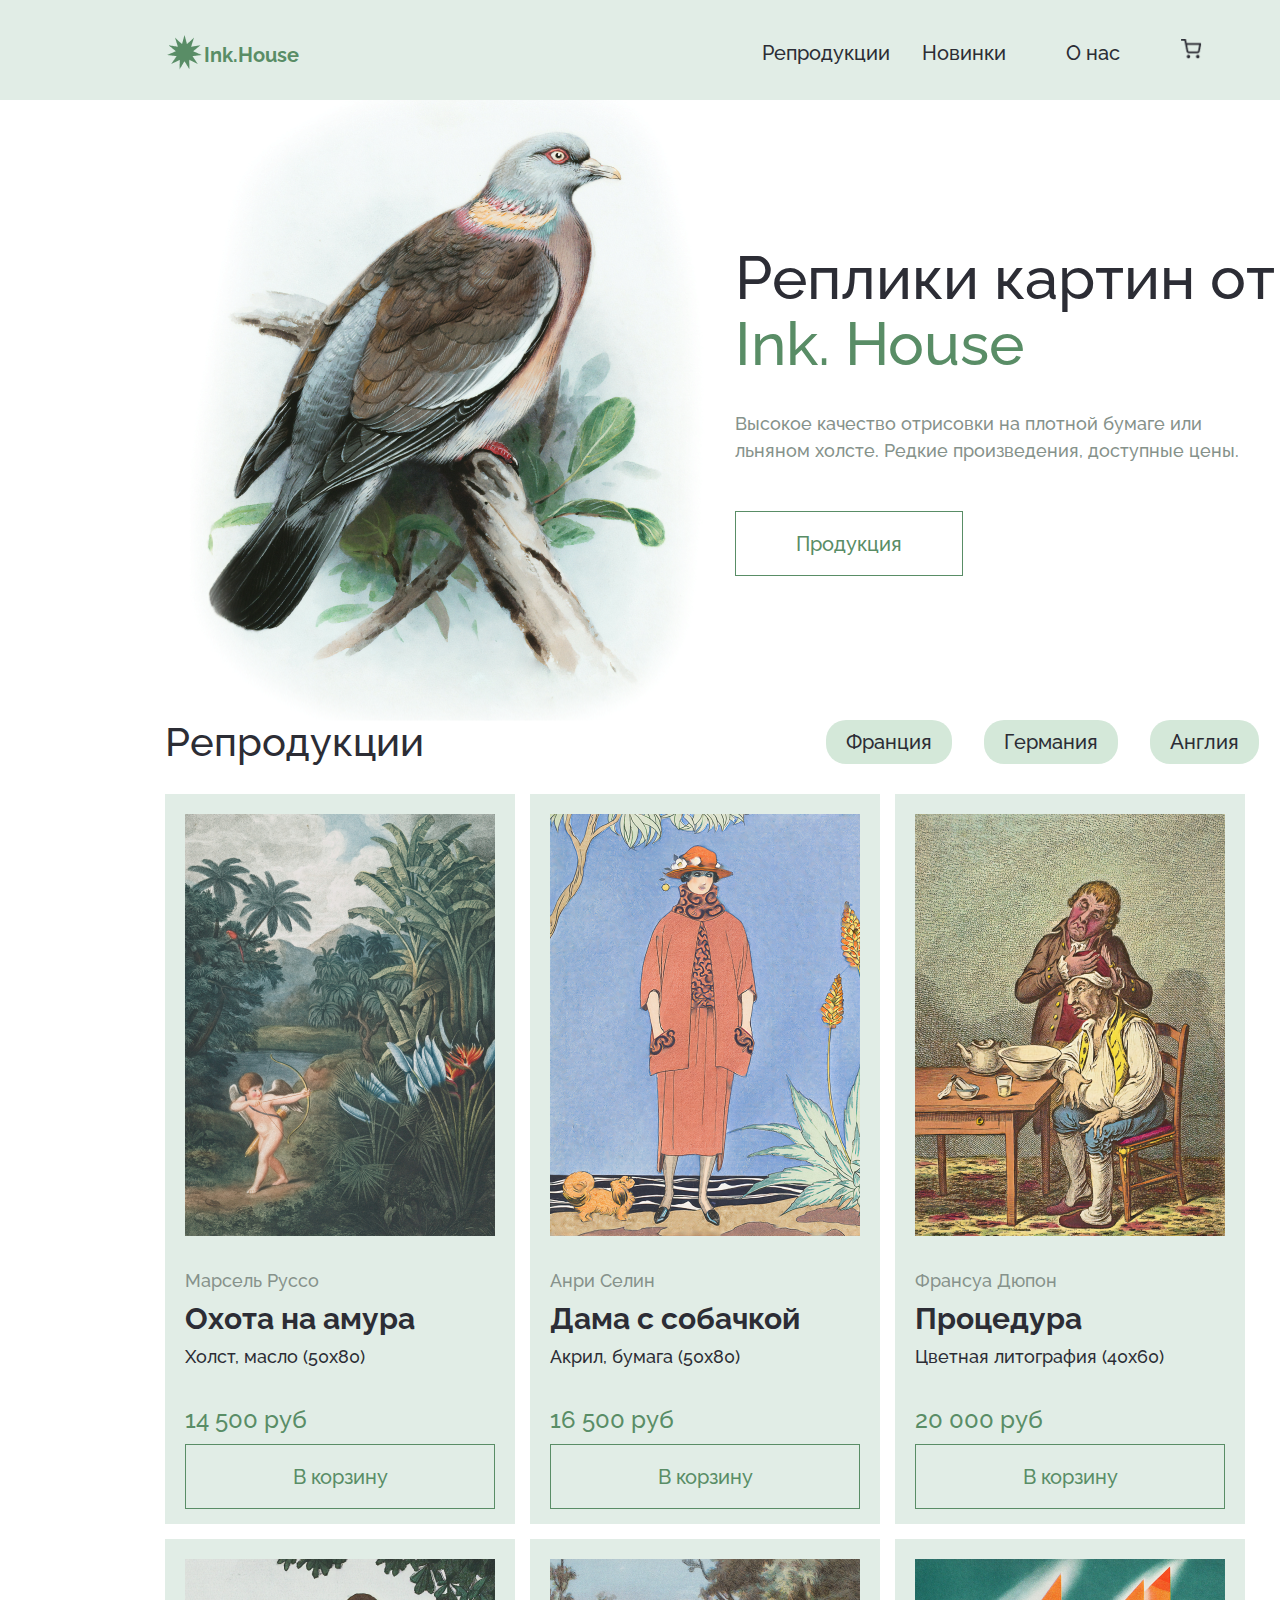
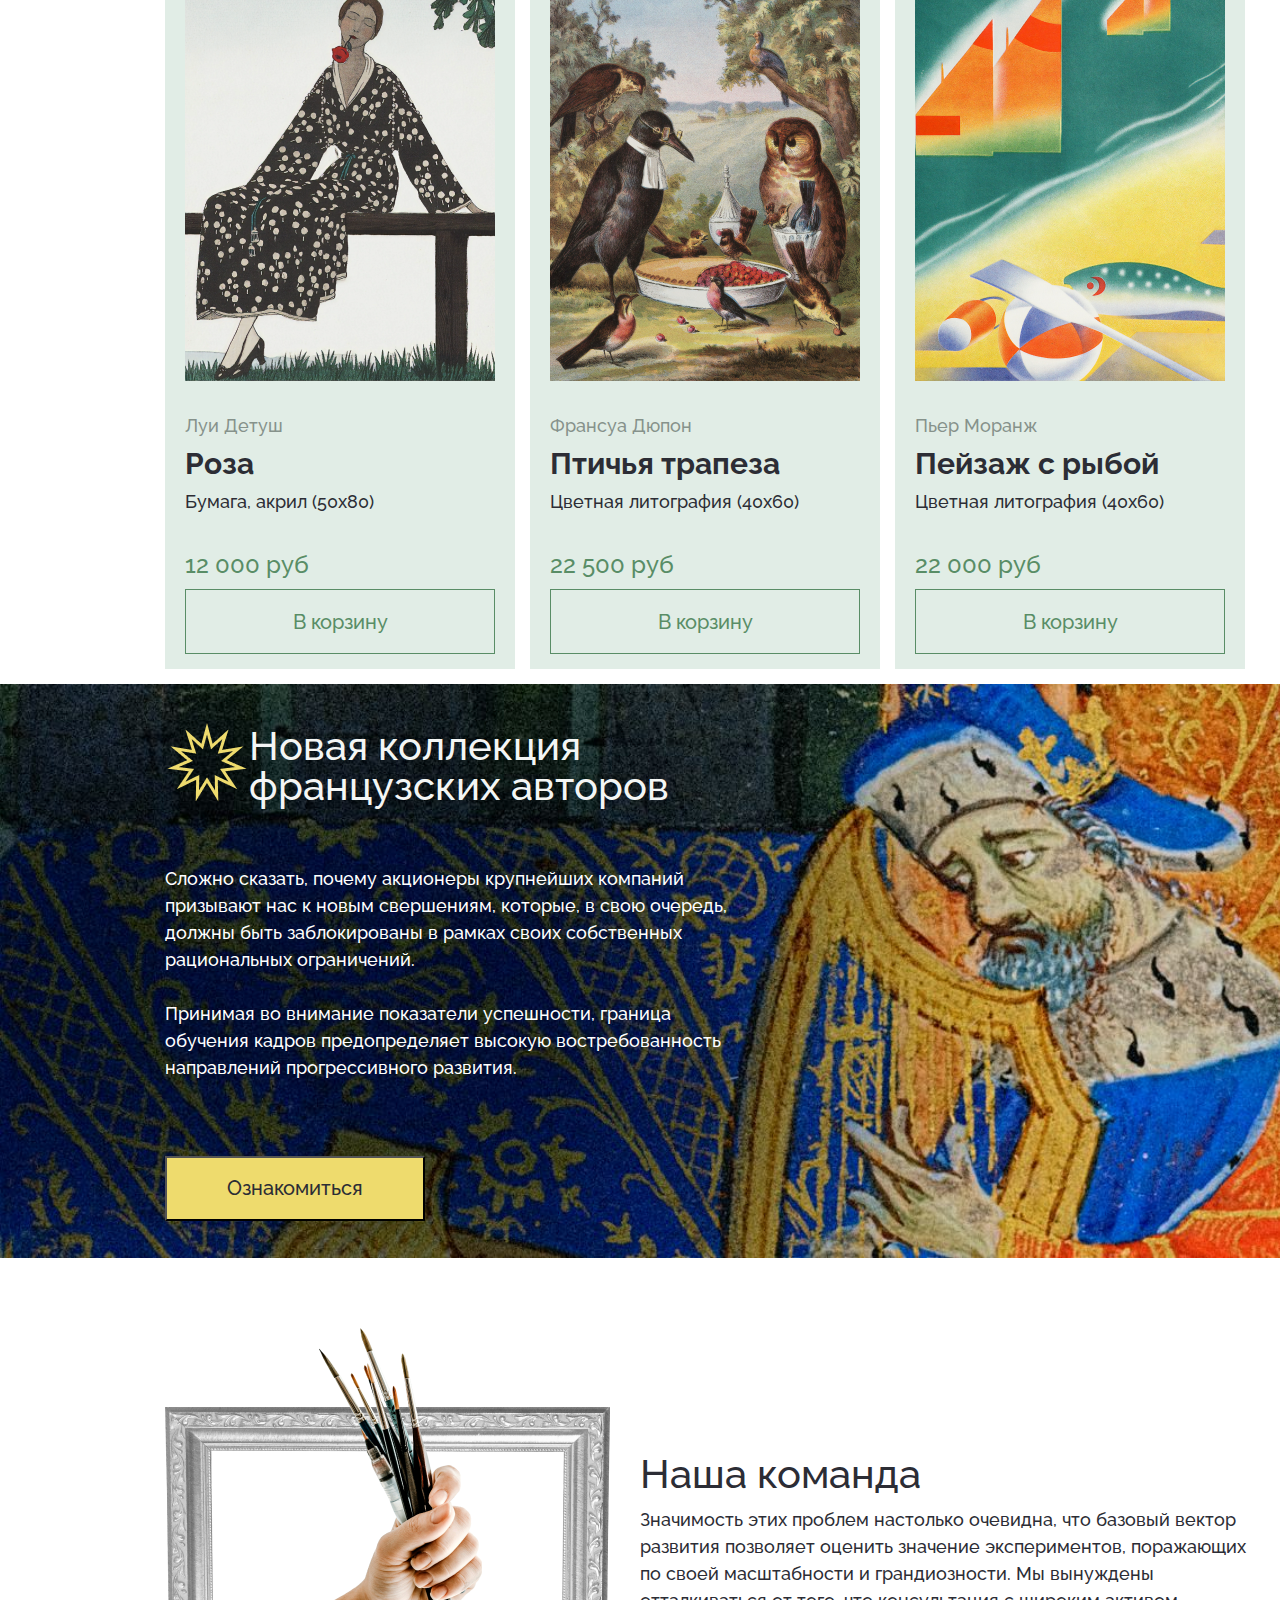
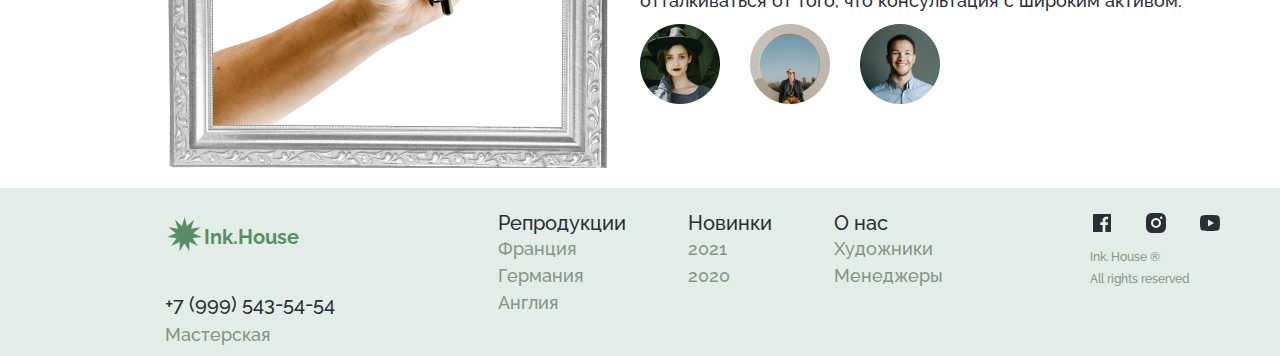
==== index.html @ 2330edd9 "Website Ink.House" ====
<!DOCTYPE html>
<html lang="en">
  <head>
    <link rel="stylesheet" href="./styles/styles.css" />
    <link rel="preconnect" href="https://fonts.googleapis.com" />
    <link rel="preconnect" href="https://fonts.gstatic.com" crossorigin />
    <link
      href="https://fonts.googleapis.com/css2?family=Montserrat:wght@200;300&family=Nunito+Sans:opsz,wght@6..12,300;6..12,400;6..12,600;6..12,700;6..12,800&family=Raleway:ital,wght@0,100;0,200;0,300;0,400;0,500;0,600;0,700;0,800;0,900;1,100;1,200;1,300;1,400;1,500;1,600;1,700;1,800;1,900&display=swap"
      rel="stylesheet"
    />
    <meta charset="UTF-8" />
    <meta name="viewport" content="width=device-width, initial-scale=1.0" />
    <title>Document</title>
  </head>
  <body>
    <header>
      <div class="name_website">
        <div class="name_Ink_house">
          <table>
            <tr>
              <td>
                <img
                  class="name_icon_star"
                  src="./images/header/Star 1.png"
                  alt="Star_picture"
                />
              </td>
              <td class="name_ink">Ink.House</td>
            </tr>
          </table>
        </div>
        <div class="name_reproductions">
          <a class="rep_position" href="">Репродукции</a>
        </div>
        <div class="name_new_things">
          <a class="rep_position" href="">Новинки</a>
        </div>
        <div class="name_about"><a class="rep_position" href="">О нас</a></div>
        <div class="name_basket">
          <a class="rep_position" href="">
            <img
              class="name_icon_basket"
              src="./images/header/cart.png"
              alt="basket_icon"
              href=""
            />
          </a>
        </div>
      </div>
    </header>
    <main>
      <section>
        <div class="main">
          <div class="main_bird">
            <img src="./images/main/Layer 0 1.png" alt="picture_bird" />
          </div>
          <div class="main_intro">
            <div class="main_intro_elements">
              <div class="main_intro_e1">
                Реплики картин от <span class="main_ink">Ink. House</span>
              </div>
              <div class="main_intro_e2">
                Высокое качество отрисовки на плотной бумаге или льняном холсте.
                Редкие произведения, доступные цены.
              </div>
              <div class="main_intro_e3">
                <button class="main_intro_e31">Продукция</button>
              </div>
            </div>
          </div>
        </div>
      </section>
      <section>
        <div class="reproduction">
          <div class="repro">
            <p class="reproduction_e1">Репродукции</p>
            <nav class="reproduction_buttons">
              <a class="rep_button" href="/" aria-current="page">Франция</a>
              <a class="rep_button" href="/germany.html" aria-current="page"
                >Германия</a
              >
              <a class="rep_button" href="/england.html" aria-current="page">Англия</a>
            </nav>
          </div>
          <div class="reproduction_e2">
            <div class="rep_cards">
              <img
                class="card1"
                src="./images/reproductions/03.png"
                alt="picture03"
              />
              <p class="cards_author">Марсель Руссо</p>
              <h4><b>Охота на амура</b></h4>
              <p class="cards_materials">Холст, масло (50х80)</p>
              <br />
              <p class="cards_prize">14 500 руб</p>

              <button class="cards_basket">В корзину</button>
            </div>
            <div class="rep_cards">
              <img
                class="card1"
                src="./images/reproductions/04.png"
                alt="picture04"
              />

              <p class="cards_author">Анри Селин</p>
              <h4><b>Дама с собачкой</b></h4>
              <p class="cards_materials">Акрил, бумага (50х80)</p>
              <br />
              <p class="cards_prize">16 500 руб</p>

              <button class="cards_basket">В корзину</button>
            </div>
            <div class="rep_cards">
              <img
                class="card1"
                src="./images/reproductions/05.png"
                alt="picture05"
              />

              <p class="cards_author">Франсуа Дюпон</p>
              <h4><b>Процедура</b></h4>
              <p class="cards_materials">Цветная литография (40х60)</p>
              <br />
              <p class="cards_prize">20 000 руб</p>

              <button class="cards_basket">В корзину</button>
            </div>
            <div class="rep_cards">
              <img
                class="card1"
                src="./images/reproductions/06.png"
                alt="picture06"
              />

              <p class="cards_author">Луи Детуш</p>
              <h4><b>Роза</b></h4>
              <p class="cards_materials">Бумага, акрил (50х80)</p>
              <br />
              <p class="cards_prize">12 000 руб</p>

              <button class="cards_basket">В корзину</button>
            </div>
            <div class="rep_cards">
              <img
                class="card1"
                src="./images/reproductions/07.png"
                alt="picture07"
              />

              <p class="cards_author">Франсуа Дюпон</p>
              <h4><b>Птичья трапеза</b></h4>
              <p class="cards_materials">Цветная литография (40х60)</p>
              <br />
              <p class="cards_prize">22 500 руб</p>

              <button class="cards_basket">В корзину</button>
            </div>
            <div class="rep_cards">
              <img
                class="card1"
                src="./images/reproductions/08.png"
                alt="picture08"
              />

              <p class="cards_author">Пьер Моранж</p>
              <h4><b>Пейзаж с рыбой</b></h4>
              <p class="cards_materials">Цветная литография (40х60)</p>
              <br />
              <p class="cards_prize">22 000 руб</p>

              <button class="cards_basket">В корзину</button>
            </div>
          </div>
        </div>
      </section>
      <section>
        <div class="new_collection">
          <div class="collection_title">
            <table>
              <tr>
                <td>
                  <img
                    class="name_collection_star"
                    src="./images/new_collections/Star 2.png"
                    alt="Star_picture_collection"
                  />
                </td>
                <td class="name_ink">
                  Новая коллекция <br />французских авторов
                </td>
              </tr>
            </table>
          </div>
          <div class="collection_text">
            Сложно сказать, почему акционеры крупнейших компаний <br />
            призывают нас к новым свершениям, которые, в свою очередь,
            <br />должны быть заблокированы в рамках своих собственных <br />
            рациональных ограничений. <br />
            <br />
            Принимая во внимание показатели успешности, граница <br />обучения
            кадров предопределяет высокую востребованность <br />
            направлений прогрессивного развития.
          </div>
          <div class="collection_button">
            <button class="collection_button_text">Ознакомиться</button>
          </div>
        </div>
      </section>
      <section>
        <div class="team">
          <div class="team_about">
            <div class="team_image">
              <img
                src="./images/team/Group 210.png"
                alt="team_picture_group210"
              />
            </div>
            <div class="team_text">
              <h2>Наша команда</h2>
              <p class="team_describtion">
                Значимость этих проблем настолько очевидна, что базовый вектор
                развития позволяет оценить значение экспериментов, поражающих
                по своей масштабности и грандиозности. Мы вынуждены
                отталкиваться от того, что консультация с широким активом.
              </p>
              <div class="team_photos">
                <div class="photo">
                  <img src="./images/team/Ellipse 30.png" alt="photo30" />
                </div>
                <div class="photo">
                  <img src="./images/team/Ellipse 31.jpg" alt="photo31" />
                </div>
                <div class="photo">
                  <img src="./images/team/Ellipse 32.jpg" alt="photo32" />
                </div>
              </div>
            </div>
          </div>
        </div>
      </section>
    </main>
    <footer>
      <div class="footer_nav">
        <div class="footer_part1">
          <div class="footer_logo">
            <table>
              <tr>
                <td>
                  <img
                    class="footer_logo_icon"
                    src="./images/footer/Star 1.png"
                    alt="logo_picture"
                  />
                </td>
                <td class="name_ink">Ink.House</td>
              </tr>
            </table>
          </div>
          <div class="footer_contacts">
            <p class="footer_tel">+7 (999) 543-54-54</p>
            <p class="footer_craft">Мастерская</p>
          </div>
        </div>
        <div class="footer_part2">
          <div class="footer_navigation">
            <nav class="footer_style">
              <ul>
                Репродукции
              </ul>
              <li><a href="" aria-current="page">Франция</a></li>
              <li><a href="/germany.html" aria-current="page">Германия</a></li>
              <li><a href="/england.html" aria-current="page">Англия</a></li>
            </nav>
            <nav class="footer_new">
              <ul>
                Новинки
              </ul>
              <li><a href="" aria-current="page">2021</a></li>
              <li><a href="" aria-current="page">2020</a></li>
            </nav>
            <nav class="footer_">
              <ul>
                О нас
              </ul>
              <li><a href="" aria-current="page">Художники</a></li>
              <li><a href="" aria-current="page">Менеджеры</a></li>
            </nav>
          </div>
        </div>

        <div class="footer_part3">
          <div class="footer_icons">
            <a href=""
              ><img src="./images/footer/Frame.svg" alt="icon_fb" href=""
            /></a>
            <a href=""
              ><img src="./images/footer/Frame2.svg" alt="icon_ig" href=""
            /></a>
            <a href=""
              ><img src="./images/footer/Frame3.svg" alt="icon_yt" href=""
            /></a>
          </div>
          <p class="footer_copyright">Ink. House ®</p>
          <p class="footer_copyright">All rights reserved</p>
        </div>
      </div>
    </footer>
  </body>
</html>
---- styles/styles.css ----
@import url(./config.css);
@import url(./header.css);
@import url(./main.css);
@import url(./reproduction.css);
@import url(./new_collection.css);
@import url(./team.css);
@import url(./footer.css);
@import url(../germany_styles.css);
@import url(../england.css);
main {
  width: 1440px;
  height: auto;
  margin: 0 auto;
}
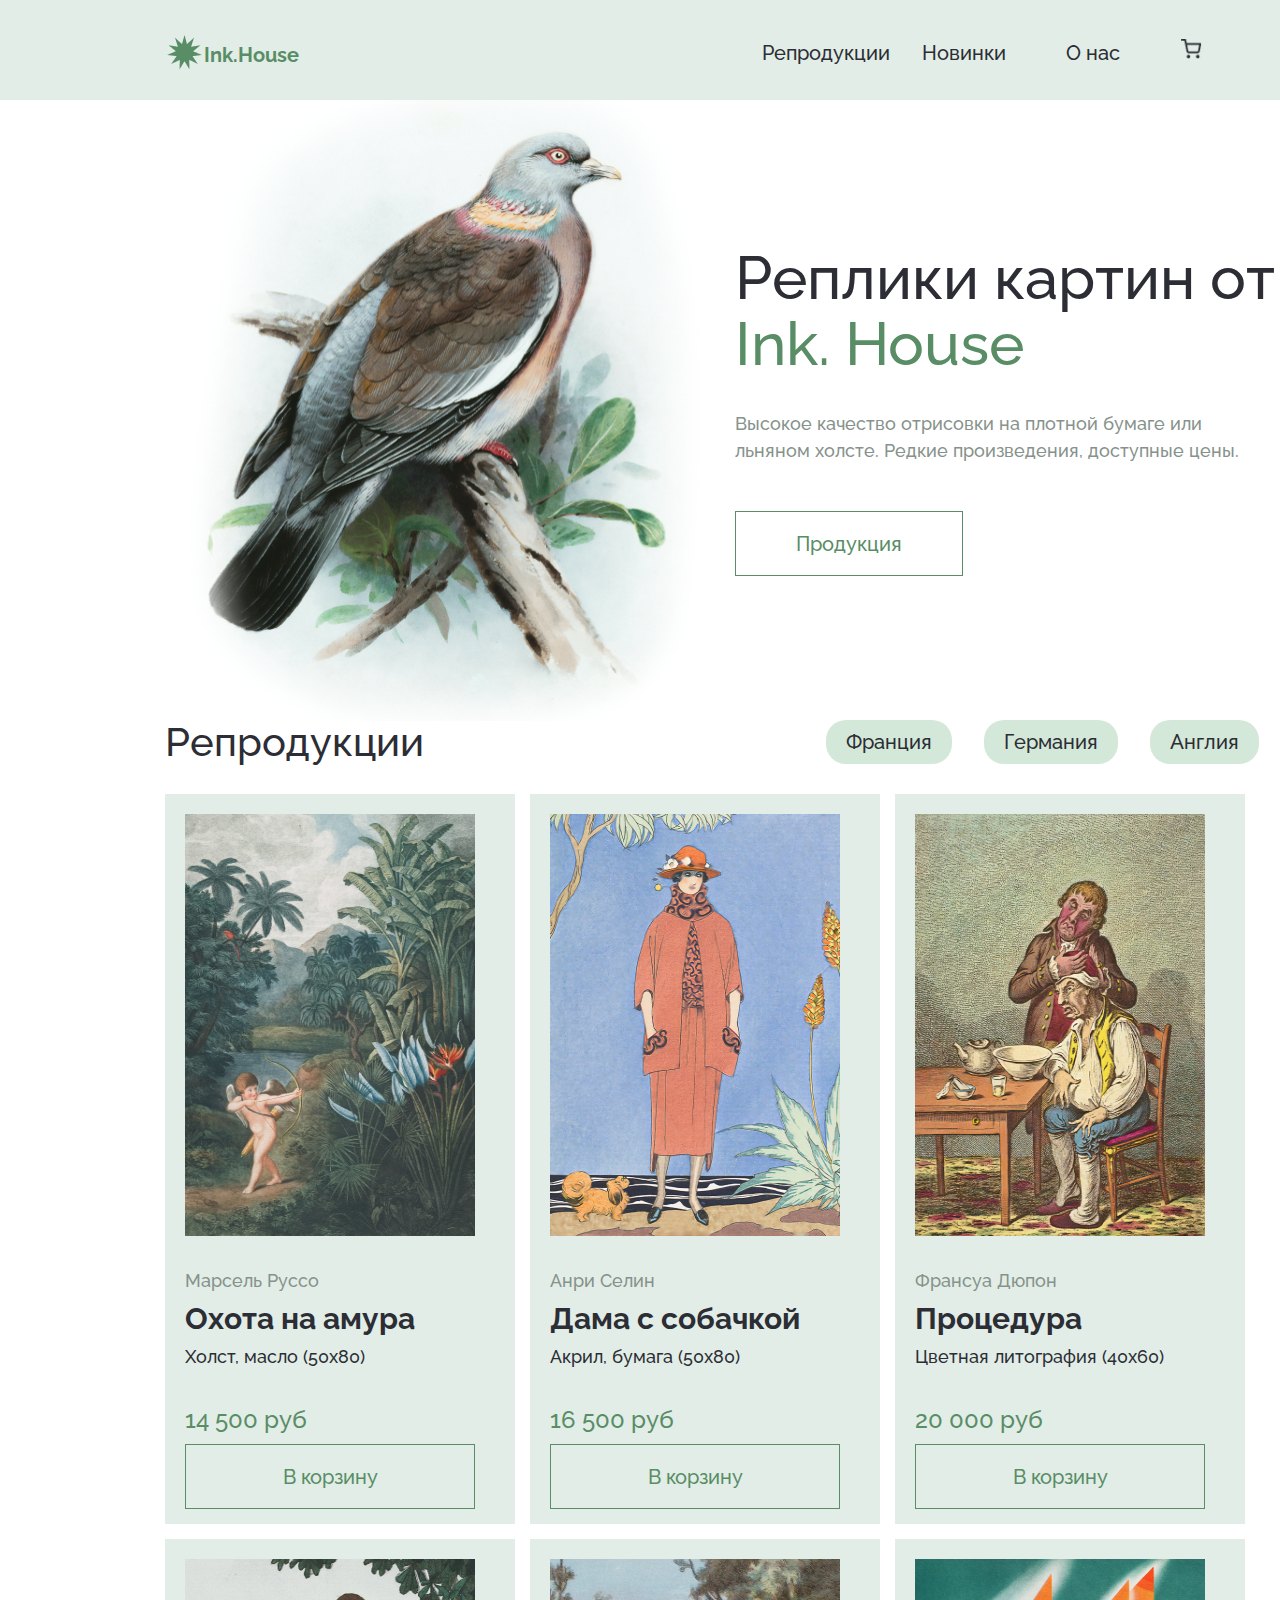
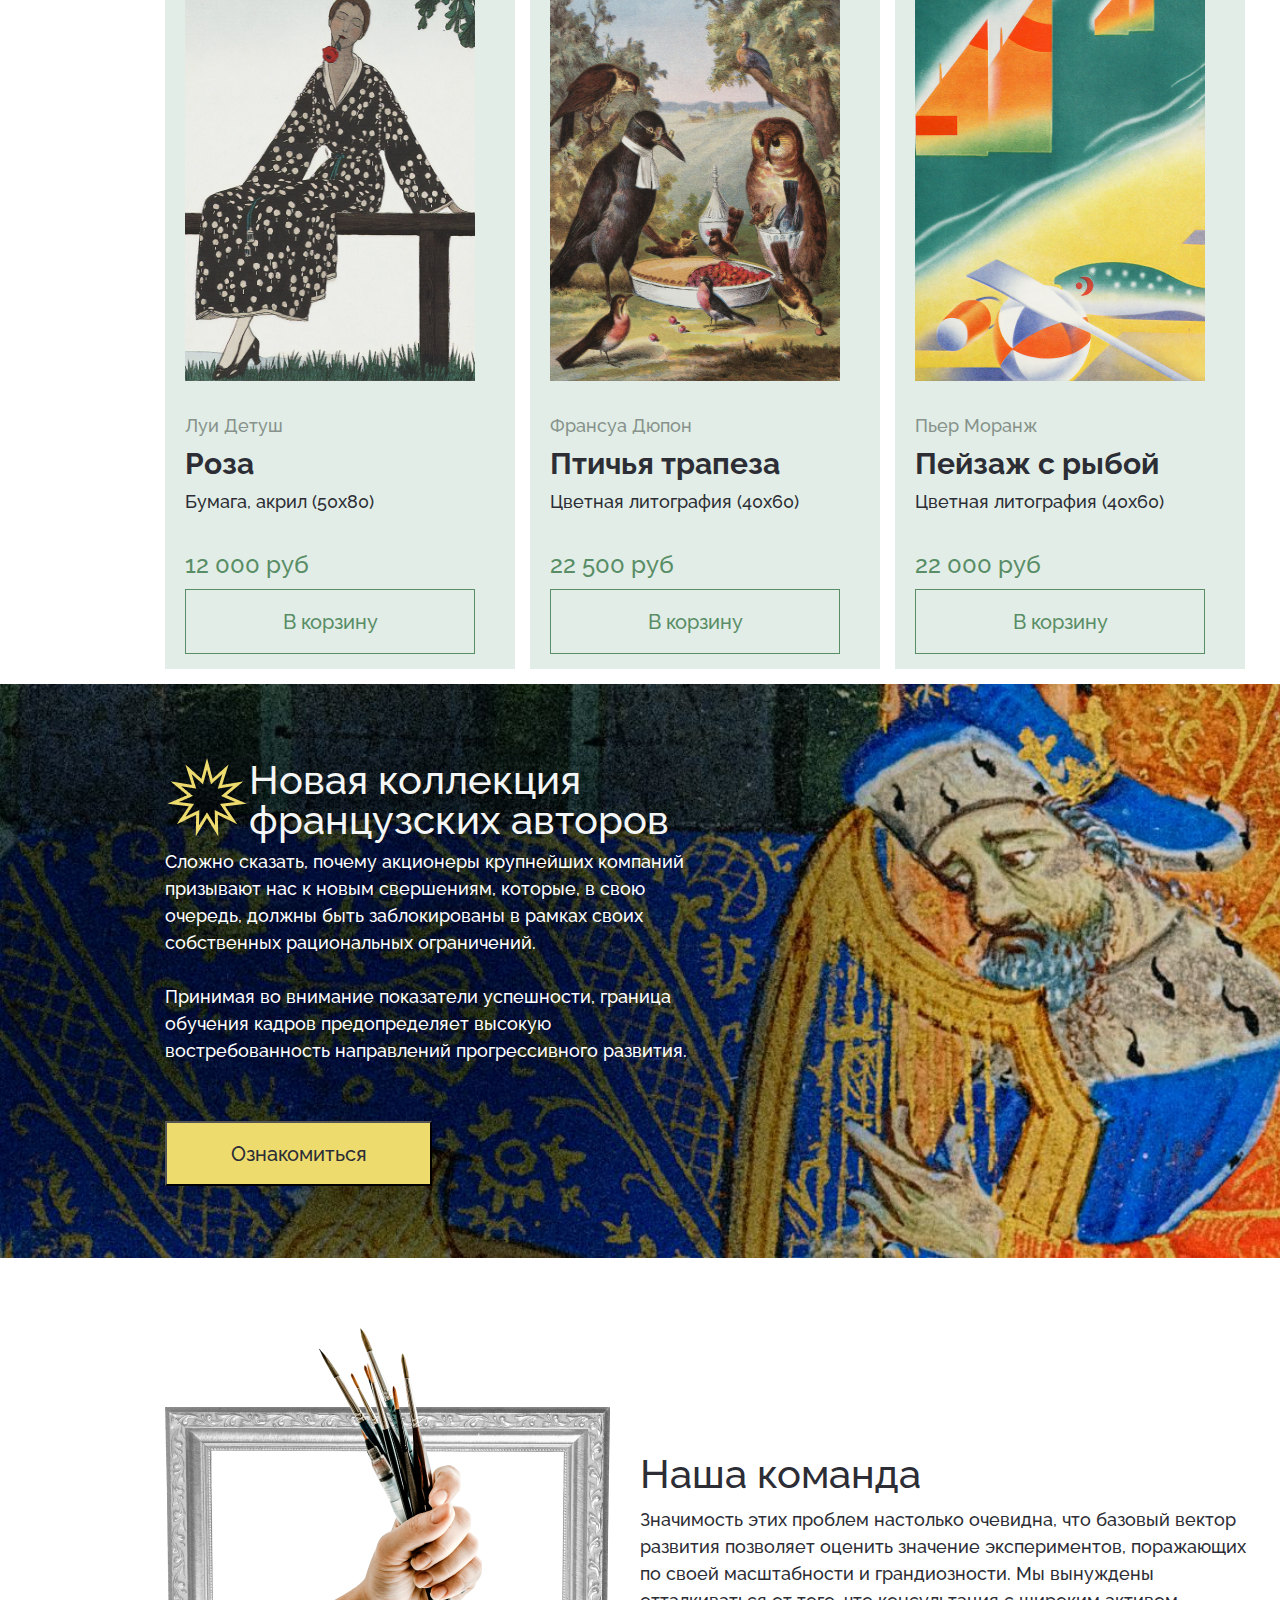
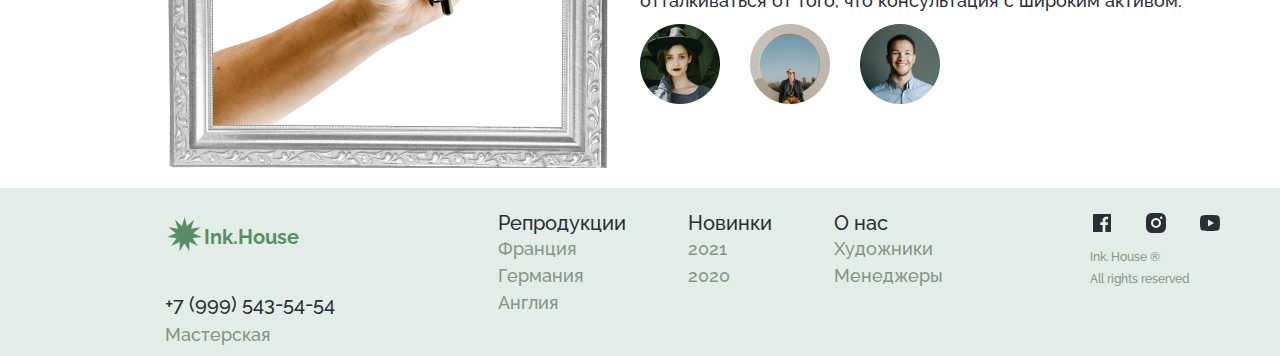
==== commit cc4d2166: "correct 1.0" ====
--- a/index.html
+++ b/index.html
@@ -51,9 +51,7 @@
     <main>
       <section>
         <div class="main">
-          <div class="main_bird">
-            <img src="./images/main/Layer 0 1.png" alt="picture_bird" />
-          </div>
+          <div class="main_bird"></div>
           <div class="main_intro">
             <div class="main_intro_elements">
               <div class="main_intro_e1">
@@ -79,7 +77,9 @@
               <a class="rep_button" href="/germany.html" aria-current="page"
                 >Германия</a
               >
-              <a class="rep_button" href="/england.html" aria-current="page">Англия</a>
+              <a class="rep_button" href="/england.html" aria-current="page"
+                >Англия</a
+              >
             </nav>
           </div>
           <div class="reproduction_e2">
@@ -179,7 +179,7 @@
         <div class="new_collection">
           <div class="collection_title">
             <table>
-              <tr>
+              <tr class="collection_tr">
                 <td>
                   <img
                     class="name_collection_star"
@@ -194,14 +194,13 @@
             </table>
           </div>
           <div class="collection_text">
-            Сложно сказать, почему акционеры крупнейших компаний <br />
-            призывают нас к новым свершениям, которые, в свою очередь,
-            <br />должны быть заблокированы в рамках своих собственных <br />
-            рациональных ограничений. <br />
-            <br />
-            Принимая во внимание показатели успешности, граница <br />обучения
-            кадров предопределяет высокую востребованность <br />
-            направлений прогрессивного развития.
+            Сложно сказать, почему акционеры крупнейших компаний призывают нас к
+            новым свершениям, которые, в свою очередь, должны быть заблокированы
+            в рамках своих собственных рациональных ограничений.
+            <br /><br />
+            Принимая во внимание показатели успешности, граница обучения кадров
+            предопределяет высокую востребованность направлений прогрессивного
+            развития.
           </div>
           <div class="collection_button">
             <button class="collection_button_text">Ознакомиться</button>
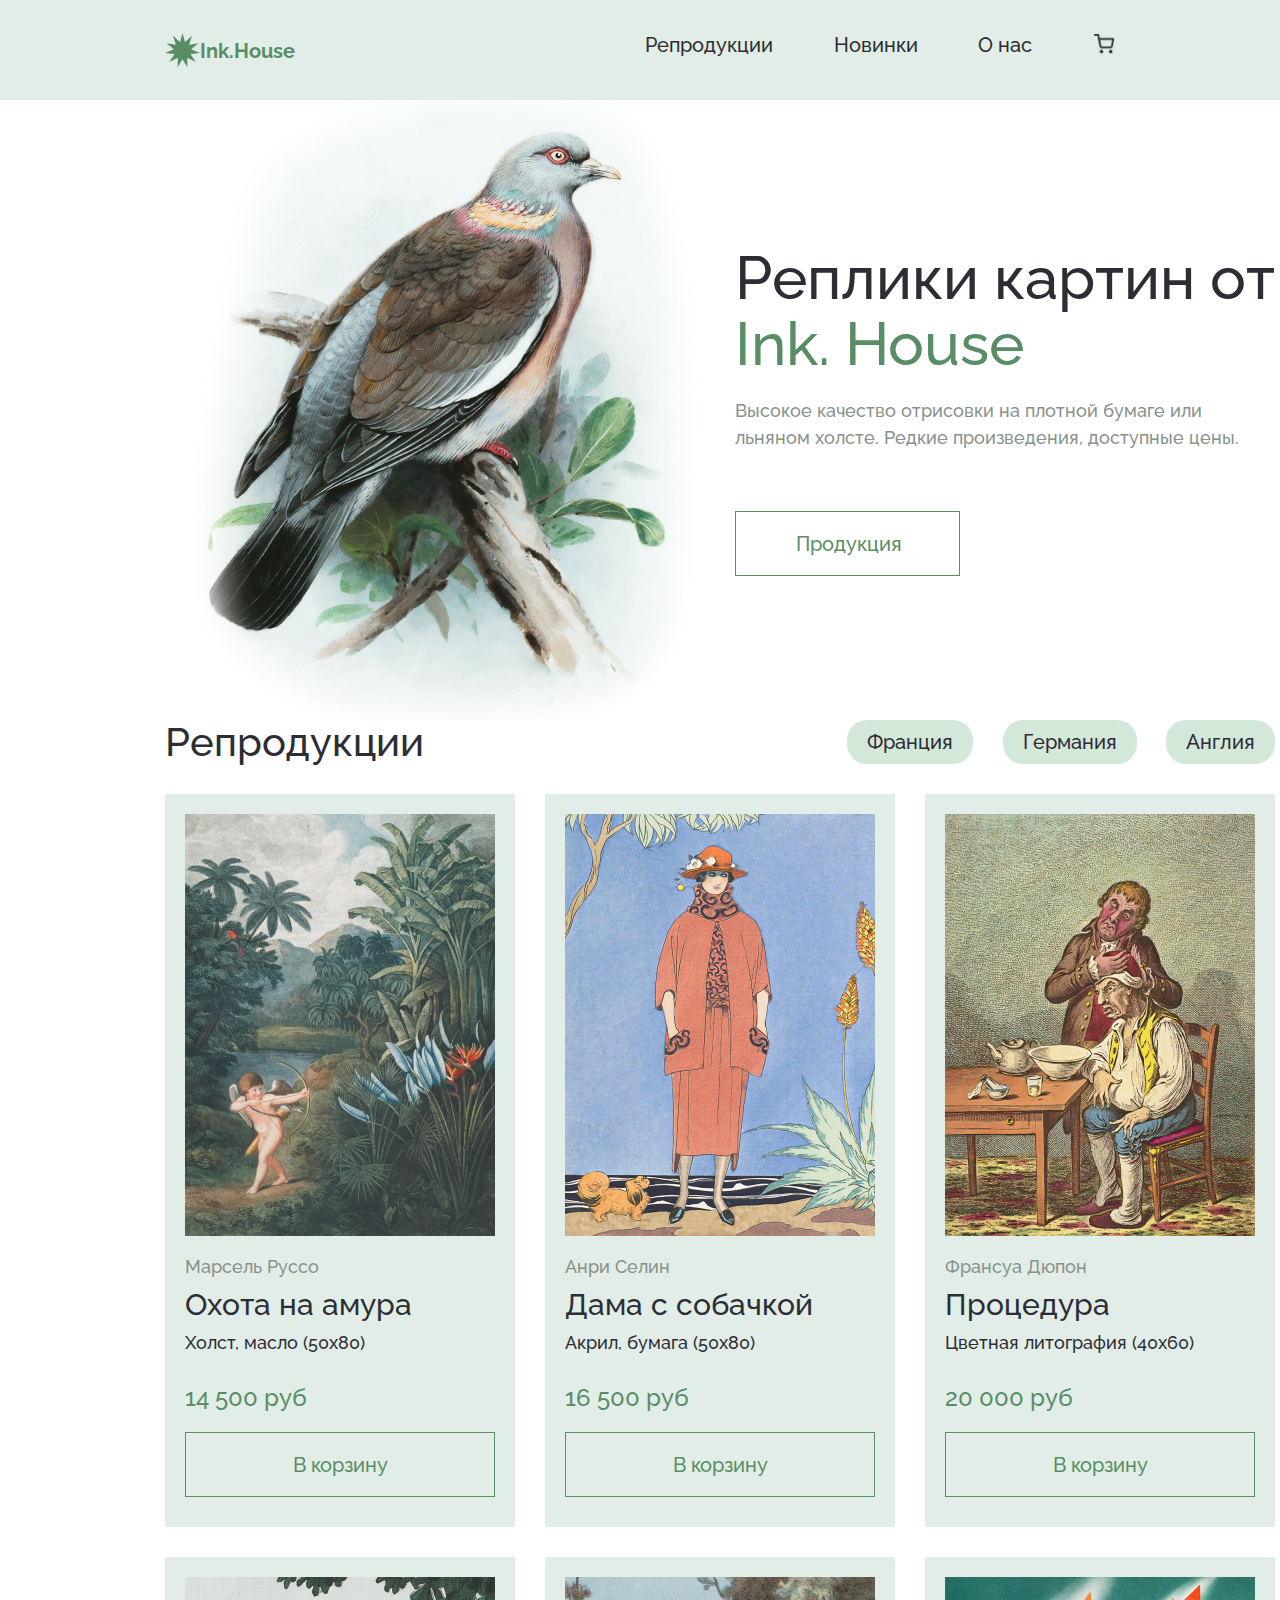
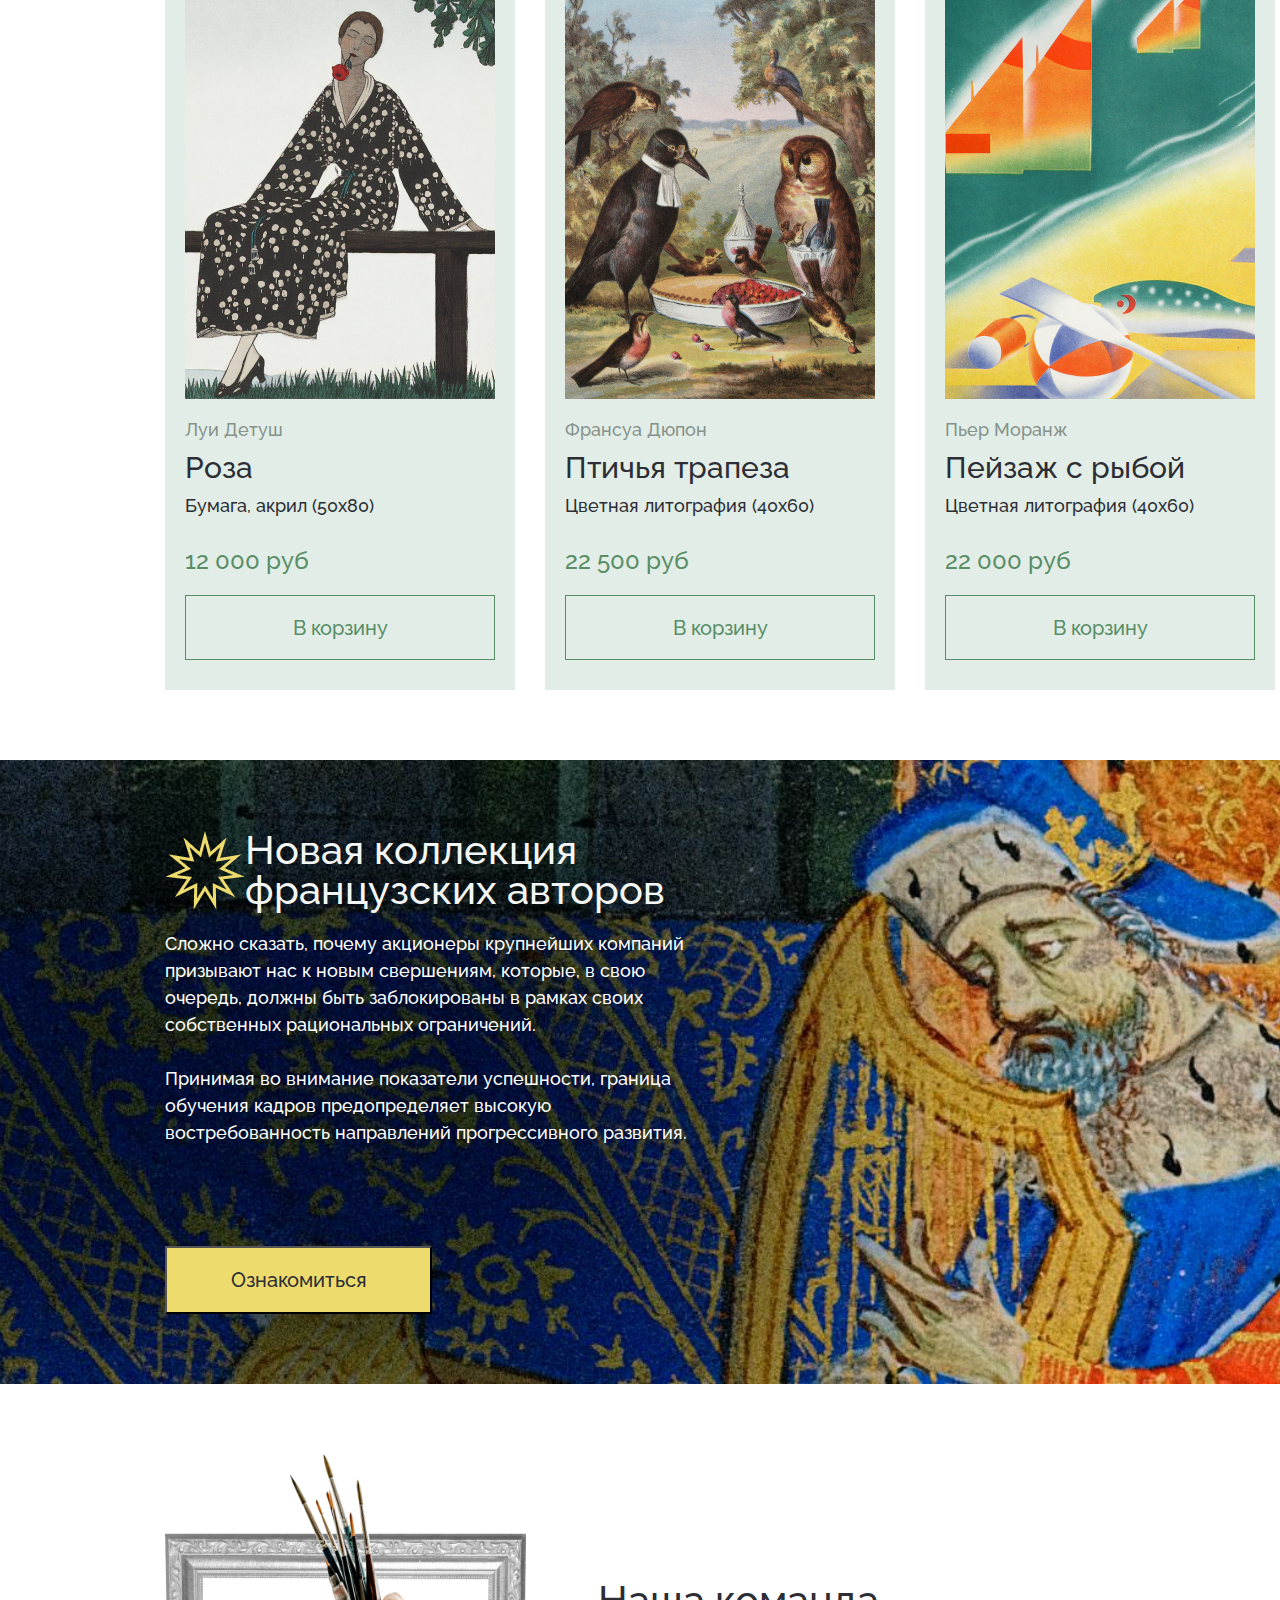
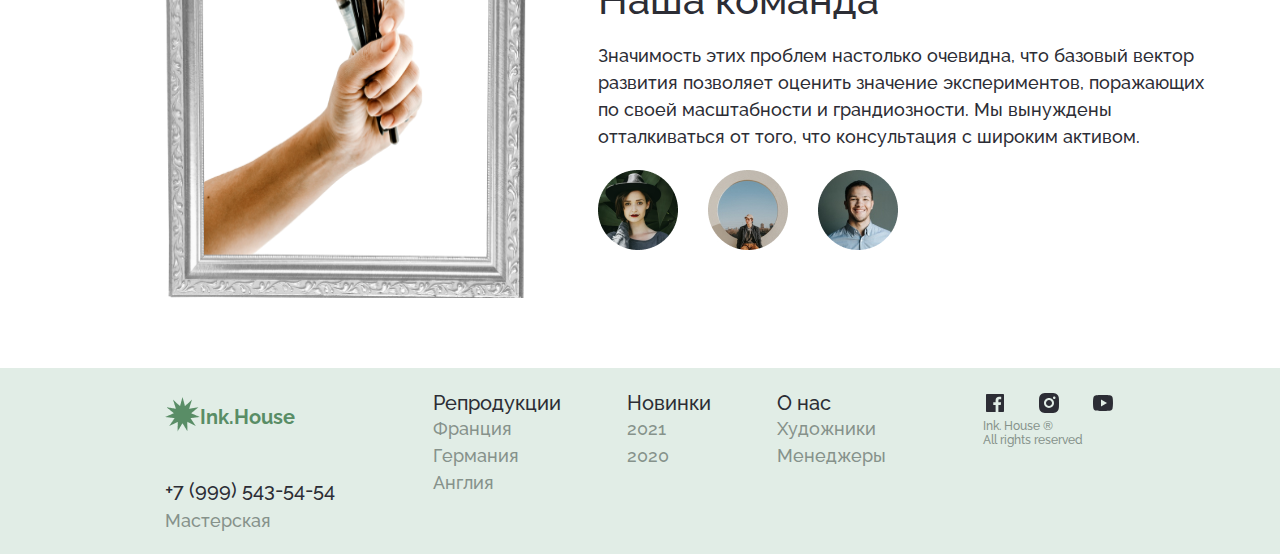
==== commit 1df9b4f8: "correct 3.0" ====
--- a/index.html
+++ b/index.html
@@ -13,30 +13,28 @@
     <title>Document</title>
   </head>
   <body>
-    <header>
-      <div class="name_website">
-        <div class="name_Ink_house">
-          <table>
-            <tr>
-              <td>
-                <img
-                  class="name_icon_star"
-                  src="./images/header/Star 1.png"
-                  alt="Star_picture"
-                />
-              </td>
-              <td class="name_ink">Ink.House</td>
-            </tr>
-          </table>
-        </div>
-        <div class="name_reproductions">
+    <header class="name_website">
+      <div class="name_Ink_house">
+        <div class="name_icon">
+          <img
+            class="name_icon_star"
+            src="./images/header/Star 1.png"
+            alt="Star_picture"
+          />
+        </div>
+        <div class="name_ink">Ink.House</div>
+      </div>
+      <nav class="name_menu">
+        <li class="name_reproduction">
           <a class="rep_position" href="">Репродукции</a>
-        </div>
-        <div class="name_new_things">
+        </li>
+        <li class="name_new_products">
           <a class="rep_position" href="">Новинки</a>
-        </div>
-        <div class="name_about"><a class="rep_position" href="">О нас</a></div>
-        <div class="name_basket">
+        </li>
+        <li class="name_about_us">
+          <a class="rep_position" href="">О нас</a>
+        </li>
+        <li class="name_basket">
           <a class="rep_position" href="">
             <img
               class="name_icon_basket"
@@ -45,33 +43,62 @@
               href=""
             />
           </a>
-        </div>
+        </li>
+      </nav>
+      <div class="mobile_menu">
+        <nav role="mobile_navigation">
+          <div id="mobile_menu_toggle">
+            <input class="mobile_checkbox" type="checkbox" />
+            <span class="mobile_burger"></span>
+            <span class="mobile_burger"></span>
+            <span class="mobile_burger"></span>
+            <ul class="mobile_list" id="mobile_menu_list">
+              <a href=""><li class="mobile_position">Новинки</li></a>
+              <a href=""><li class="mobile_position">Репродукции</li></a>
+              <a href=""><li class="mobile_position">О нас</li></a>
+            </ul>
+          </div>
+        </nav>
+        <a class="mobile_basket_position" href="">
+          <img
+            class="name_icon_basket"
+            src="./images/header/cart.png"
+            alt="basket_icon"
+            href=""
+          />
+        </a>
       </div>
     </header>
     <main>
-      <section>
-        <div class="main">
-          <div class="main_bird"></div>
-          <div class="main_intro">
-            <div class="main_intro_elements">
-              <div class="main_intro_e1">
-                Реплики картин от <span class="main_ink">Ink. House</span>
-              </div>
-              <div class="main_intro_e2">
-                Высокое качество отрисовки на плотной бумаге или льняном холсте.
-                Редкие произведения, доступные цены.
-              </div>
-              <div class="main_intro_e3">
-                <button class="main_intro_e31">Продукция</button>
+      <section class="main">
+        <div class="container">
+          <div class="main_page">
+            <div class="main_bird">
+              <img
+                class="main_picture"
+                src="./images/main/Layer 0 1.png"
+                alt=""
+              />
+            </div>
+            <div class="main_intro">
+              <div class="main_intro_text">
+                <h2 class="main_title">
+                  Реплики картин от <span class="main_ink">Ink. House</span>
+                </h2>
+                <p class="main_text">
+                  Высокое качество отрисовки на плотной бумаге или льняном
+                  холсте. Редкие произведения, доступные цены.
+                </p>
+                <button class="main_button">Продукция</button>
               </div>
             </div>
           </div>
         </div>
       </section>
-      <section>
-        <div class="reproduction">
-          <div class="repro">
-            <p class="reproduction_e1">Репродукции</p>
+      <section class="reproduction">
+        <div class="container">
+          <div class="reproduction_menu">
+            <h2 class="reproduction_title">Репродукции</h2>
             <nav class="reproduction_buttons">
               <a class="rep_button" href="/" aria-current="page">Франция</a>
               <a class="rep_button" href="/germany.html" aria-current="page"
@@ -82,142 +109,132 @@
               >
             </nav>
           </div>
-          <div class="reproduction_e2">
-            <div class="rep_cards">
-              <img
-                class="card1"
-                src="./images/reproductions/03.png"
-                alt="picture03"
-              />
+          <div class="reproduction_cards">
+            <div class="rep_cards">
+              <div class="card1">
+                <img
+                  class="rep_picture_card"
+                  src="./images/reproductions/03.png"
+                  alt="picture03"
+                />
+              </div>
               <p class="cards_author">Марсель Руссо</p>
-              <h4><b>Охота на амура</b></h4>
+              <h4 class="cards_title">Охота на амура</h4>
               <p class="cards_materials">Холст, масло (50х80)</p>
-              <br />
               <p class="cards_prize">14 500 руб</p>
-
-              <button class="cards_basket">В корзину</button>
-            </div>
-            <div class="rep_cards">
-              <img
-                class="card1"
-                src="./images/reproductions/04.png"
-                alt="picture04"
-              />
-
+              <button class="cards_basket">В корзину</button>
+            </div>
+            <div class="rep_cards">
+              <div class="card1">
+                <img
+                  class="rep_picture_card"
+                  src="./images/reproductions/04.png"
+                  alt="picture04"
+                />
+              </div>
               <p class="cards_author">Анри Селин</p>
-              <h4><b>Дама с собачкой</b></h4>
+              <h4 class="cards_title">Дама с собачкой</h4>
               <p class="cards_materials">Акрил, бумага (50х80)</p>
-              <br />
               <p class="cards_prize">16 500 руб</p>
-
-              <button class="cards_basket">В корзину</button>
-            </div>
-            <div class="rep_cards">
-              <img
-                class="card1"
-                src="./images/reproductions/05.png"
-                alt="picture05"
-              />
-
+              <button class="cards_basket">В корзину</button>
+            </div>
+            <div class="rep_cards">
+              <div class="card1">
+                <img
+                  class="rep_picture_card"
+                  src="./images/reproductions/05.png"
+                  alt="picture05"
+                />
+              </div>
               <p class="cards_author">Франсуа Дюпон</p>
-              <h4><b>Процедура</b></h4>
+              <h4 class="cards_title">Процедура</h4>
               <p class="cards_materials">Цветная литография (40х60)</p>
-              <br />
               <p class="cards_prize">20 000 руб</p>
-
-              <button class="cards_basket">В корзину</button>
-            </div>
-            <div class="rep_cards">
-              <img
-                class="card1"
-                src="./images/reproductions/06.png"
-                alt="picture06"
-              />
-
+              <button class="cards_basket">В корзину</button>
+            </div>
+            <div class="rep_cards">
+              <div class="card1">
+                <img
+                  class="rep_picture_card"
+                  src="./images/reproductions/06.png"
+                  alt="picture06"
+                />
+              </div>
               <p class="cards_author">Луи Детуш</p>
-              <h4><b>Роза</b></h4>
+              <h4 class="cards_title">Роза</h4>
               <p class="cards_materials">Бумага, акрил (50х80)</p>
-              <br />
               <p class="cards_prize">12 000 руб</p>
-
-              <button class="cards_basket">В корзину</button>
-            </div>
-            <div class="rep_cards">
-              <img
-                class="card1"
-                src="./images/reproductions/07.png"
-                alt="picture07"
-              />
-
+              <button class="cards_basket">В корзину</button>
+            </div>
+            <div class="rep_cards">
+              <div class="card1">
+                <img
+                  class="rep_picture_card"
+                  src="./images/reproductions/07.png"
+                  alt="picture07"
+                />
+              </div>
               <p class="cards_author">Франсуа Дюпон</p>
-              <h4><b>Птичья трапеза</b></h4>
+              <h4 class="cards_title">Птичья трапеза</h4>
               <p class="cards_materials">Цветная литография (40х60)</p>
-              <br />
               <p class="cards_prize">22 500 руб</p>
-
-              <button class="cards_basket">В корзину</button>
-            </div>
-            <div class="rep_cards">
-              <img
-                class="card1"
-                src="./images/reproductions/08.png"
-                alt="picture08"
-              />
-
+              <button class="cards_basket">В корзину</button>
+            </div>
+            <div class="rep_cards">
+              <div class="card1">
+                <img
+                  class="rep_picture_card"
+                  src="./images/reproductions/08.png"
+                  alt="picture08"
+                />
+              </div>
               <p class="cards_author">Пьер Моранж</p>
-              <h4><b>Пейзаж с рыбой</b></h4>
+              <h4 class="cards_title">Пейзаж с рыбой</h4>
               <p class="cards_materials">Цветная литография (40х60)</p>
-              <br />
               <p class="cards_prize">22 000 руб</p>
-
               <button class="cards_basket">В корзину</button>
             </div>
           </div>
         </div>
       </section>
-      <section>
-        <div class="new_collection">
-          <div class="collection_title">
-            <table>
-              <tr class="collection_tr">
-                <td>
-                  <img
-                    class="name_collection_star"
-                    src="./images/new_collections/Star 2.png"
-                    alt="Star_picture_collection"
-                  />
-                </td>
-                <td class="name_ink">
-                  Новая коллекция <br />французских авторов
-                </td>
-              </tr>
-            </table>
-          </div>
-          <div class="collection_text">
+      <section class="new_collection">
+        <div class="collection_title">
+          <div class="collection_icon">
+            <img
+              class="name_collection_star"
+              src="./images/new_collections/Star 2.png"
+              alt="Star_picture_collection"
+            />
+          </div>
+          <div class="collection_ink">Новая коллекция французских авторов</div>
+        </div>
+        <div class="collection_text">
+          <p>
             Сложно сказать, почему акционеры крупнейших компаний призывают нас к
             новым свершениям, которые, в свою очередь, должны быть заблокированы
             в рамках своих собственных рациональных ограничений.
-            <br /><br />
+          </p>
+          <br />
+          <p>
             Принимая во внимание показатели успешности, граница обучения кадров
             предопределяет высокую востребованность направлений прогрессивного
             развития.
-          </div>
-          <div class="collection_button">
-            <button class="collection_button_text">Ознакомиться</button>
-          </div>
-        </div>
+          </p>
+        </div>
+        <button class="collection_button">Ознакомиться</button>
       </section>
-      <section>
-        <div class="team">
+      <section class="team">
+        <div class="container">
           <div class="team_about">
             <div class="team_image">
               <img
+                class="team_picture"
                 src="./images/team/Group 210.png"
                 alt="team_picture_group210"
               />
             </div>
             <div class="team_text">
-              <h2>Наша команда</h2>
+              <h2 class="team_title">Наша команда</h2>
               <p class="team_describtion">
                 Значимость этих проблем настолько очевидна, что базовый вектор
                 развития позволяет оценить значение экспериментов, поражающих
@@ -240,70 +257,79 @@
         </div>
       </section>
     </main>
-    <footer>
-      <div class="footer_nav">
-        <div class="footer_part1">
-          <div class="footer_logo">
-            <table>
-              <tr>
-                <td>
-                  <img
-                    class="footer_logo_icon"
-                    src="./images/footer/Star 1.png"
-                    alt="logo_picture"
-                  />
-                </td>
-                <td class="name_ink">Ink.House</td>
-              </tr>
-            </table>
-          </div>
-          <div class="footer_contacts">
-            <p class="footer_tel">+7 (999) 543-54-54</p>
-            <p class="footer_craft">Мастерская</p>
-          </div>
-        </div>
-        <div class="footer_part2">
-          <div class="footer_navigation">
-            <nav class="footer_style">
-              <ul>
-                Репродукции
-              </ul>
-              <li><a href="" aria-current="page">Франция</a></li>
-              <li><a href="/germany.html" aria-current="page">Германия</a></li>
-              <li><a href="/england.html" aria-current="page">Англия</a></li>
-            </nav>
-            <nav class="footer_new">
-              <ul>
-                Новинки
-              </ul>
-              <li><a href="" aria-current="page">2021</a></li>
-              <li><a href="" aria-current="page">2020</a></li>
-            </nav>
-            <nav class="footer_">
-              <ul>
-                О нас
-              </ul>
-              <li><a href="" aria-current="page">Художники</a></li>
-              <li><a href="" aria-current="page">Менеджеры</a></li>
-            </nav>
-          </div>
-        </div>
+    <footer class="footer_nav">
+      <div class="footer_logo">
+        <div>
+          <img
+            class="footer_logo_icon"
+            src="./images/footer/Star 1.png"
+            alt="logo_picture"
+          />
+        </div>
+        <div class="name_ink">Ink.House</div>
+      </div>
+      <div class="footer_contacts">
+        <a class="footer_tel" href="tel:+79995435454"> +7 (999) 543-54-54</a>
+        <p class="footer_craft">Мастерская</p>
+      </div>
 
-        <div class="footer_part3">
-          <div class="footer_icons">
-            <a href=""
-              ><img src="./images/footer/Frame.svg" alt="icon_fb" href=""
-            /></a>
-            <a href=""
-              ><img src="./images/footer/Frame2.svg" alt="icon_ig" href=""
-            /></a>
-            <a href=""
-              ><img src="./images/footer/Frame3.svg" alt="icon_yt" href=""
-            /></a>
-          </div>
-          <p class="footer_copyright">Ink. House ®</p>
-          <p class="footer_copyright">All rights reserved</p>
-        </div>
+      <div class="footer_rep">
+        <nav class="footer_style">
+          <ul class="footer_title_list">
+            Репродукции
+          </ul>
+          <li class="footer_position">
+            <a href="" aria-current="page">Франция</a>
+          </li>
+          <li class="footer_position">
+            <a href="/germany.html" aria-current="page">Германия</a>
+          </li>
+          <li class="footer_position">
+            <a href="/england.html" aria-current="page">Англия</a>
+          </li>
+        </nav>
+      </div>
+      <div class="footer_new">
+        <nav class="footer_style">
+          <ul class="footer_title_list">
+            Новинки
+          </ul>
+          <li class="footer_position">
+            <a href="" aria-current="page">2021</a>
+          </li>
+          <li class="footer_position">
+            <a href="" aria-current="page">2020</a>
+          </li>
+        </nav>
+      </div>
+      <div class="footer_about">
+        <nav class="footer_style">
+          <ul class="footer_title_list">
+            О нас
+          </ul>
+          <li class="footer_position">
+            <a href="" aria-current="page">Художники</a>
+          </li>
+          <li class="footer_position">
+            <a href="" aria-current="page">Менеджеры</a>
+          </li>
+        </nav>
+      </div>
+
+      <div class="footer_icons">
+        <div class="footer_icons_copy">
+          <a href=""
+            ><img src="./images/footer/Frame.svg" alt="icon_fb" href=""
+          /></a>
+          <a href=""
+            ><img src="./images/footer/Frame2.svg" alt="icon_ig" href=""
+          /></a>
+          <a href=""
+            ><img src="./images/footer/Frame3.svg" alt="icon_yt" href=""
+          /></a>
+        </div>
+        <p class="footer_copyright">Ink. House ®</p>
+        <p class="footer_copyright">All rights reserved</p>
       </div>
     </footer>
   </body>
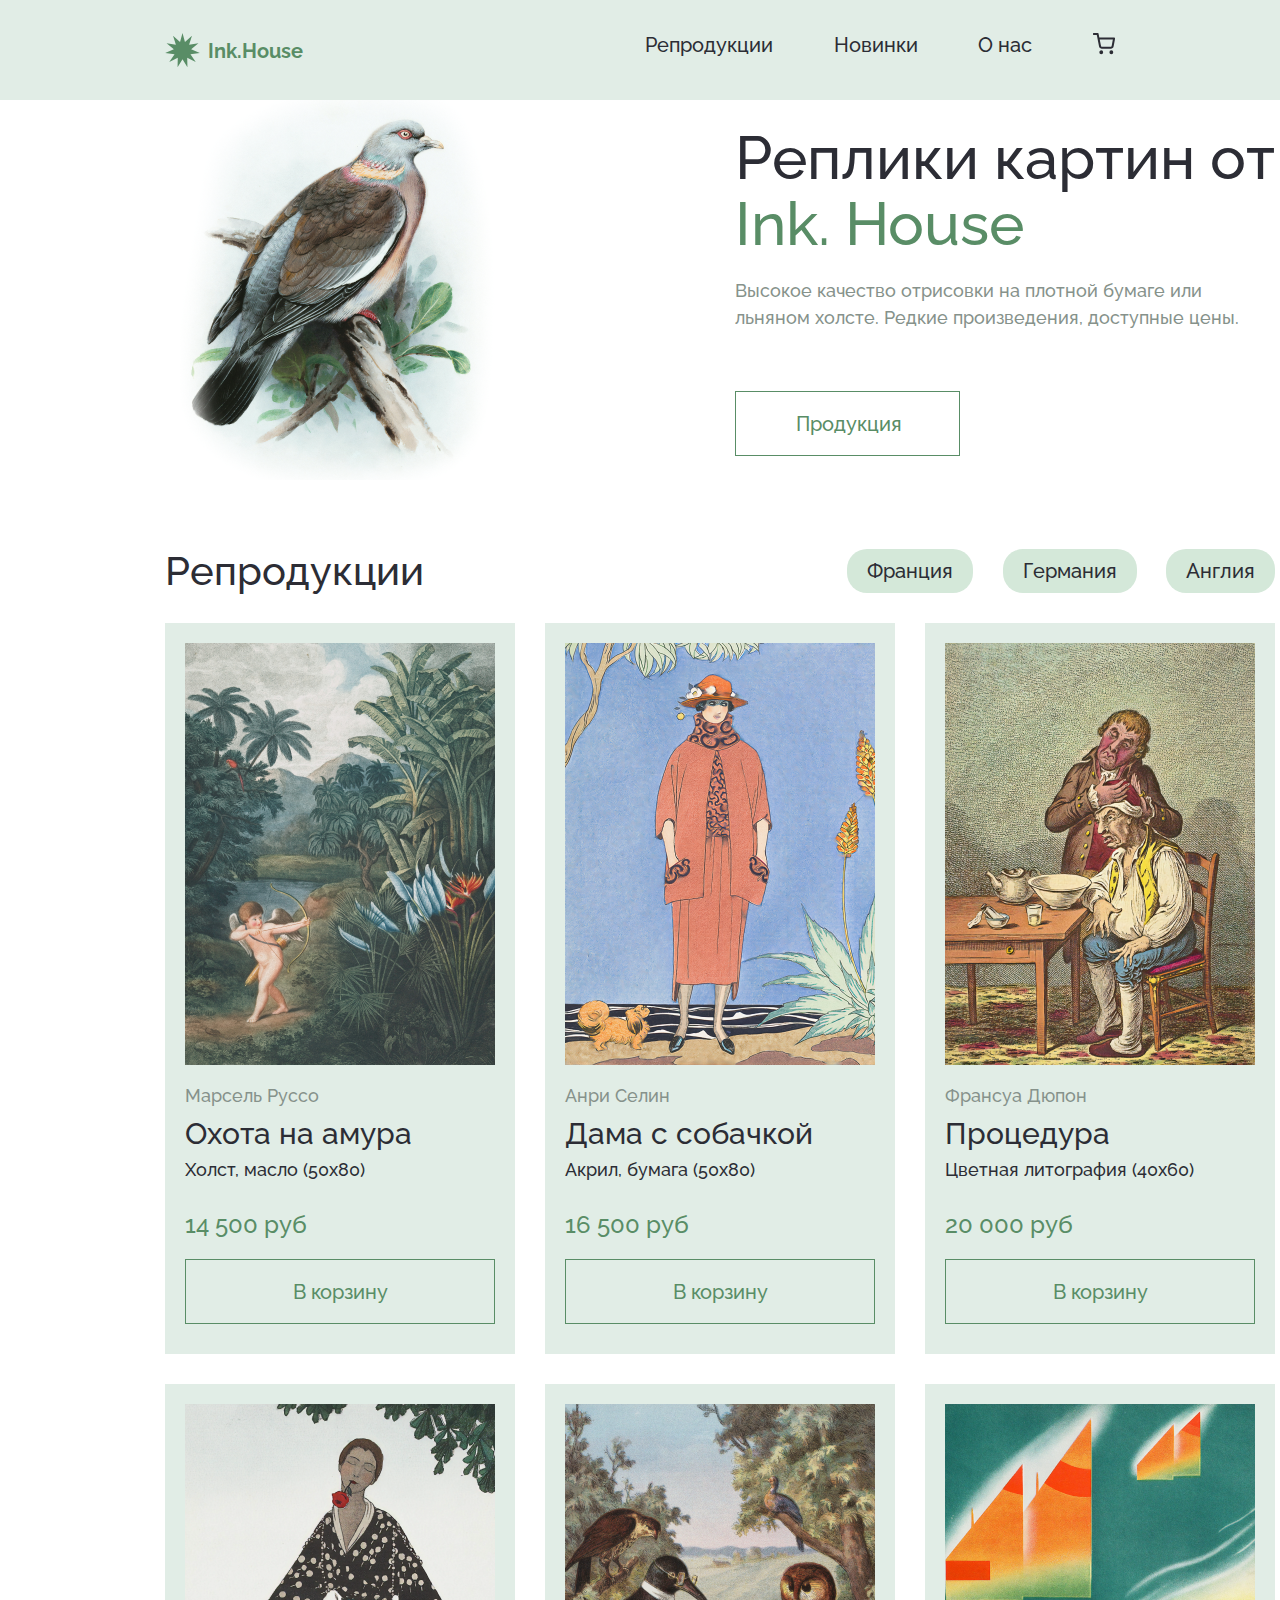
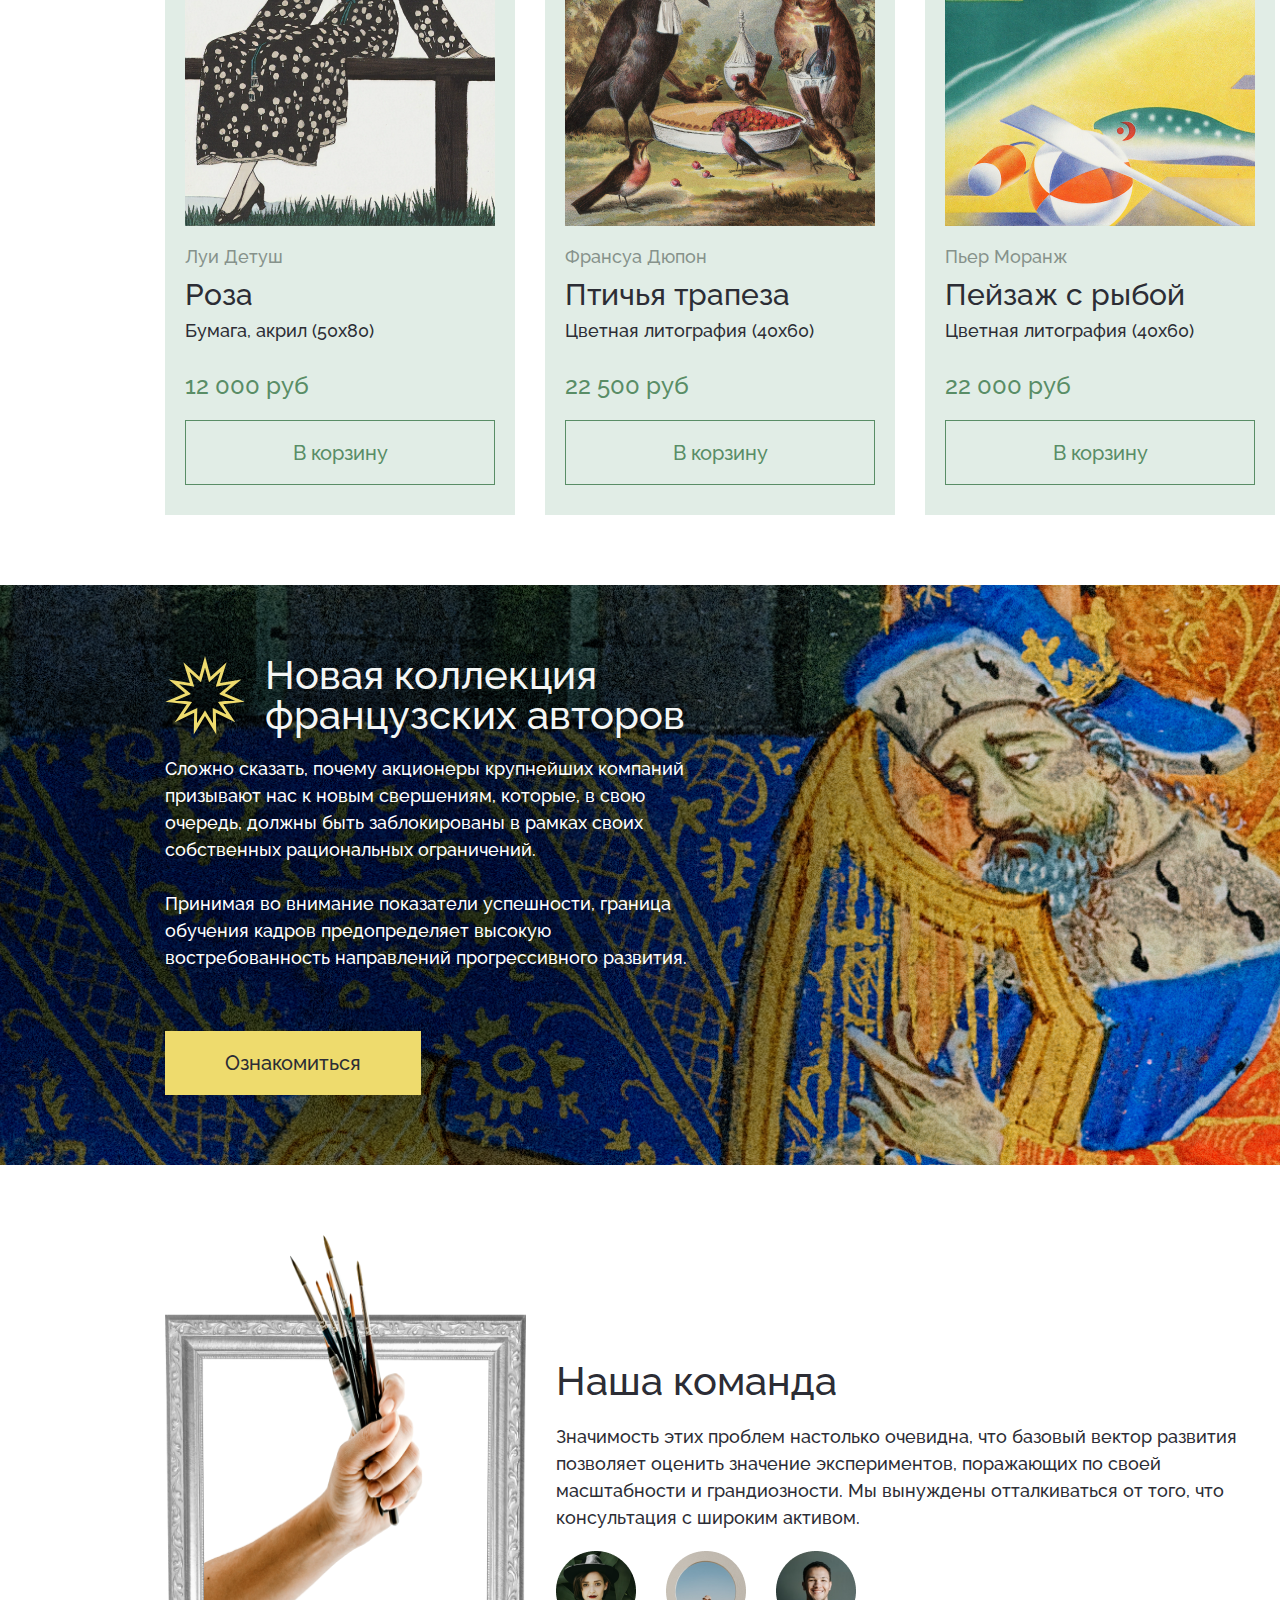
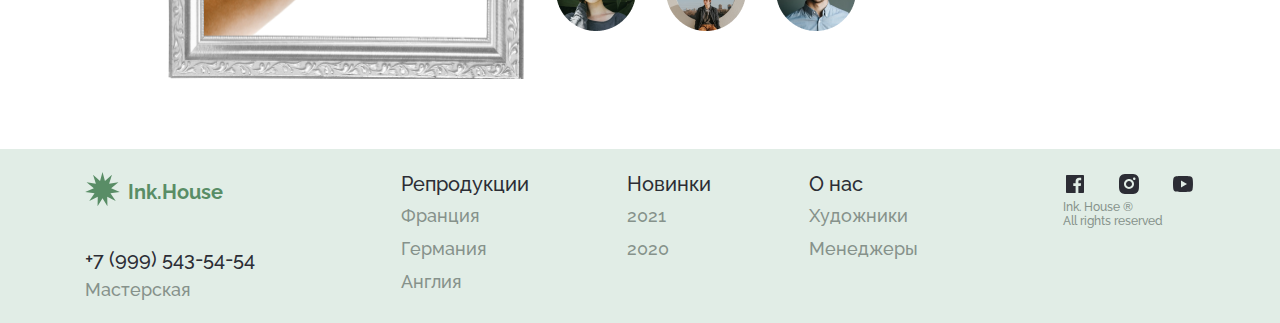
==== commit 8ae46a28: "correct 4.0" ====
--- a/index.html
+++ b/index.html
@@ -14,59 +14,63 @@
   </head>
   <body>
     <header class="name_website">
-      <div class="name_Ink_house">
-        <div class="name_icon">
-          <img
-            class="name_icon_star"
-            src="./images/header/Star 1.png"
-            alt="Star_picture"
-          />
-        </div>
-        <div class="name_ink">Ink.House</div>
-      </div>
-      <nav class="name_menu">
-        <li class="name_reproduction">
-          <a class="rep_position" href="">Репродукции</a>
-        </li>
-        <li class="name_new_products">
-          <a class="rep_position" href="">Новинки</a>
-        </li>
-        <li class="name_about_us">
-          <a class="rep_position" href="">О нас</a>
-        </li>
-        <li class="name_basket">
-          <a class="rep_position" href="">
-            <img
-              class="name_icon_basket"
-              src="./images/header/cart.png"
-              alt="basket_icon"
-              href=""
-            />
-          </a>
-        </li>
-      </nav>
-      <div class="mobile_menu">
-        <nav role="mobile_navigation">
-          <div id="mobile_menu_toggle">
-            <input class="mobile_checkbox" type="checkbox" />
-            <span class="mobile_burger"></span>
-            <span class="mobile_burger"></span>
-            <span class="mobile_burger"></span>
-            <ul class="mobile_list" id="mobile_menu_list">
-              <a href=""><li class="mobile_position">Новинки</li></a>
-              <a href=""><li class="mobile_position">Репродукции</li></a>
-              <a href=""><li class="mobile_position">О нас</li></a>
-            </ul>
-          </div>
-        </nav>
-        <a class="mobile_basket_position" href="">
-          <img
-            class="name_icon_basket"
-            src="./images/header/cart.png"
-            alt="basket_icon"
-            href=""
-          />
-        </a>
+      <div class="container">
+        <div class="name_header">
+          <div class="name_Ink_house">
+            <div class="name_icon">
+              <img
+                class="name_icon_star"
+                src="./images/header/Star1.svg"
+                alt="Star_picture"
+              />
+            </div>
+            <div class="name_ink">Ink.House</div>
+          </div>
+          <nav class="name_menu">
+            <li class="name_reproduction style_name_button">
+              <a class="rep_position" href="">Репродукции</a>
+            </li>
+            <li class="name_new_products style_name_button">
+              <a class="rep_position" href="">Новинки</a>
+            </li>
+            <li class="name_about_us style_name_button">
+              <a class="rep_position" href="">О нас</a>
+            </li>
+            <li class="name_basket">
+              <a class="rep_position" href="">
+                <img
+                  class="name_icon_basket"
+                  src="./images/header/shopping-cart.svg"
+                  alt="basket_icon"
+                  href=""
+                />
+              </a>
+            </li>
+          </nav>
+          <div class="mobile_menu">
+            <nav role="mobile_navigation">
+              <div id="mobile_menu_toggle">
+                <input class="mobile_checkbox" type="checkbox" />
+                <span class="mobile_burger"></span>
+                <span class="mobile_burger"></span>
+                <span class="mobile_burger"></span>
+                <ul class="mobile_list" id="mobile_menu_list">
+                  <a href=""><li class="mobile_position">Новинки</li></a>
+                  <a href=""><li class="mobile_position">Репродукции</li></a>
+                  <a href=""><li class="mobile_position">О нас</li></a>
+                </ul>
+              </div>
+            </nav>
+            <a class="mobile_basket_position" href="">
+              <img
+                class="name_icon_basket"
+                src="./images/header/shopping-cart.svg"
+                alt="basket_icon"
+                href=""
+              />
+            </a>
+          </div>
+        </div>
       </div>
     </header>
     <main>
@@ -76,8 +80,9 @@
             <div class="main_bird">
               <img
                 class="main_picture"
-                src="./images/main/Layer 0 1.png"
-                alt=""
+                srcset="./images/main/layer01_768px.webp"
+                src="./images/main/layer01.webp"
+                alt="main_picture"
               />
             </div>
             <div class="main_intro">
@@ -114,7 +119,7 @@
               <div class="card1">
                 <img
                   class="rep_picture_card"
-                  src="./images/reproductions/03.png"
+                  src="./images/reproductions/card_picture03.webp"
                   alt="picture03"
                 />
               </div>
@@ -128,7 +133,7 @@
               <div class="card1">
                 <img
                   class="rep_picture_card"
-                  src="./images/reproductions/04.png"
+                  src="./images/reproductions/card_picture04.webp"
                   alt="picture04"
                 />
               </div>
@@ -142,7 +147,7 @@
               <div class="card1">
                 <img
                   class="rep_picture_card"
-                  src="./images/reproductions/05.png"
+                  src="./images/reproductions/card_picture05.webp"
                   alt="picture05"
                 />
               </div>
@@ -156,7 +161,7 @@
               <div class="card1">
                 <img
                   class="rep_picture_card"
-                  src="./images/reproductions/06.png"
+                  src="./images/reproductions/card_picture06.webp"
                   alt="picture06"
                 />
               </div>
@@ -170,7 +175,7 @@
               <div class="card1">
                 <img
                   class="rep_picture_card"
-                  src="./images/reproductions/07.png"
+                  src="./images/reproductions/card_picture07.webp"
                   alt="picture07"
                 />
               </div>
@@ -184,7 +189,7 @@
               <div class="card1">
                 <img
                   class="rep_picture_card"
-                  src="./images/reproductions/08.png"
+                  src="./images/reproductions/card_picture08.webp"
                   alt="picture08"
                 />
               </div>
@@ -202,7 +207,7 @@
           <div class="collection_icon">
             <img
               class="name_collection_star"
-              src="./images/new_collections/Star 2.png"
+              src="./images/new_collections/Star2.svg"
               alt="Star_picture_collection"
             />
           </div>
@@ -229,7 +234,7 @@
             <div class="team_image">
               <img
                 class="team_picture"
-                src="./images/team/Group 210.png"
+                src="./images/team/team_picture.webp"
                 alt="team_picture_group210"
               />
             </div>
@@ -243,13 +248,13 @@
               </p>
               <div class="team_photos">
                 <div class="photo">
-                  <img src="./images/team/Ellipse 30.png" alt="photo30" />
+                  <img src="./images/team/team_photo30.webp" alt="photo30" />
                 </div>
                 <div class="photo">
-                  <img src="./images/team/Ellipse 31.jpg" alt="photo31" />
+                  <img src="./images/team/team_photo31.webp" alt="photo31" />
                 </div>
                 <div class="photo">
-                  <img src="./images/team/Ellipse 32.jpg" alt="photo32" />
+                  <img src="./images/team/team_photo32.webp" alt="photo32" />
                 </div>
               </div>
             </div>
@@ -257,79 +262,85 @@
         </div>
       </section>
     </main>
-    <footer class="footer_nav">
-      <div class="footer_logo">
-        <div>
-          <img
-            class="footer_logo_icon"
-            src="./images/footer/Star 1.png"
-            alt="logo_picture"
-          />
-        </div>
-        <div class="name_ink">Ink.House</div>
-      </div>
-      <div class="footer_contacts">
-        <a class="footer_tel" href="tel:+79995435454"> +7 (999) 543-54-54</a>
-        <p class="footer_craft">Мастерская</p>
-      </div>
+    <footer class="footer_all">
+      <div class="container">
+        <div class="footer_nav">
+          <div class="footer_logo">
+            <div>
+              <img
+                class="footer_logo_icon"
+                src="./images/footer/Star1.svg"
+                alt="logo_picture"
+              />
+            </div>
+            <div class="name_ink">Ink.House</div>
+          </div>
+          <div class="footer_contacts">
+            <a class="footer_tel" href="tel:+79995435454">
+              +7 (999) 543-54-54</a
+            >
+            <p class="footer_craft">Мастерская</p>
+          </div>
 
-      <div class="footer_rep">
-        <nav class="footer_style">
-          <ul class="footer_title_list">
-            Репродукции
-          </ul>
-          <li class="footer_position">
-            <a href="" aria-current="page">Франция</a>
-          </li>
-          <li class="footer_position">
-            <a href="/germany.html" aria-current="page">Германия</a>
-          </li>
-          <li class="footer_position">
-            <a href="/england.html" aria-current="page">Англия</a>
-          </li>
-        </nav>
-      </div>
-      <div class="footer_new">
-        <nav class="footer_style">
-          <ul class="footer_title_list">
-            Новинки
-          </ul>
-          <li class="footer_position">
-            <a href="" aria-current="page">2021</a>
-          </li>
-          <li class="footer_position">
-            <a href="" aria-current="page">2020</a>
-          </li>
-        </nav>
-      </div>
-      <div class="footer_about">
-        <nav class="footer_style">
-          <ul class="footer_title_list">
-            О нас
-          </ul>
-          <li class="footer_position">
-            <a href="" aria-current="page">Художники</a>
-          </li>
-          <li class="footer_position">
-            <a href="" aria-current="page">Менеджеры</a>
-          </li>
-        </nav>
-      </div>
+          <div class="footer_rep">
+            <nav class="footer_style">
+              <ul class="footer_title_list">
+                Репродукции
+              </ul>
+              <li class="footer_position">
+                <a href="" aria-current="page">Франция</a>
+              </li>
+              <li class="footer_position">
+                <a href="/germany.html" aria-current="page">Германия</a>
+              </li>
+              <li class="footer_position">
+                <a href="/england.html" aria-current="page">Англия</a>
+              </li>
+            </nav>
+          </div>
+          <div class="footer_new">
+            <nav class="footer_style">
+              <ul class="footer_title_list">
+                Новинки
+              </ul>
+              <li class="footer_position">
+                <a href="" aria-current="page">2021</a>
+              </li>
+              <li class="footer_position">
+                <a href="" aria-current="page">2020</a>
+              </li>
+            </nav>
+          </div>
+          <div class="footer_about">
+            <nav class="footer_style">
+              <ul class="footer_title_list">
+                О нас
+              </ul>
+              <li class="footer_position">
+                <a href="" aria-current="page">Художники</a>
+              </li>
+              <li class="footer_position">
+                <a href="" aria-current="page">Менеджеры</a>
+              </li>
+            </nav>
+          </div>
 
-      <div class="footer_icons">
-        <div class="footer_icons_copy">
-          <a href=""
-            ><img src="./images/footer/Frame.svg" alt="icon_fb" href=""
-          /></a>
-          <a href=""
-            ><img src="./images/footer/Frame2.svg" alt="icon_ig" href=""
-          /></a>
-          <a href=""
-            ><img src="./images/footer/Frame3.svg" alt="icon_yt" href=""
-          /></a>
-        </div>
-        <p class="footer_copyright">Ink. House ®</p>
-        <p class="footer_copyright">All rights reserved</p>
+          <div class="footer_icons">
+            <div class="footer_icons_copy">
+              <a href=""
+                ><img src="./images/footer/Frame.svg" alt="icon_fb" href=""
+              /></a>
+              <a href=""
+                ><img src="./images/footer/Frame2.svg" alt="icon_ig" href=""
+              /></a>
+              <a href=""
+                ><img src="./images/footer/Frame3.svg" alt="icon_yt" href=""
+              /></a>
+            </div>
+            <p class="footer_copyright">Ink. House ®</p>
+            <p class="footer_copyright">All rights reserved</p>
+          </div>
+        </div>
       </div>
     </footer>
   </body>
